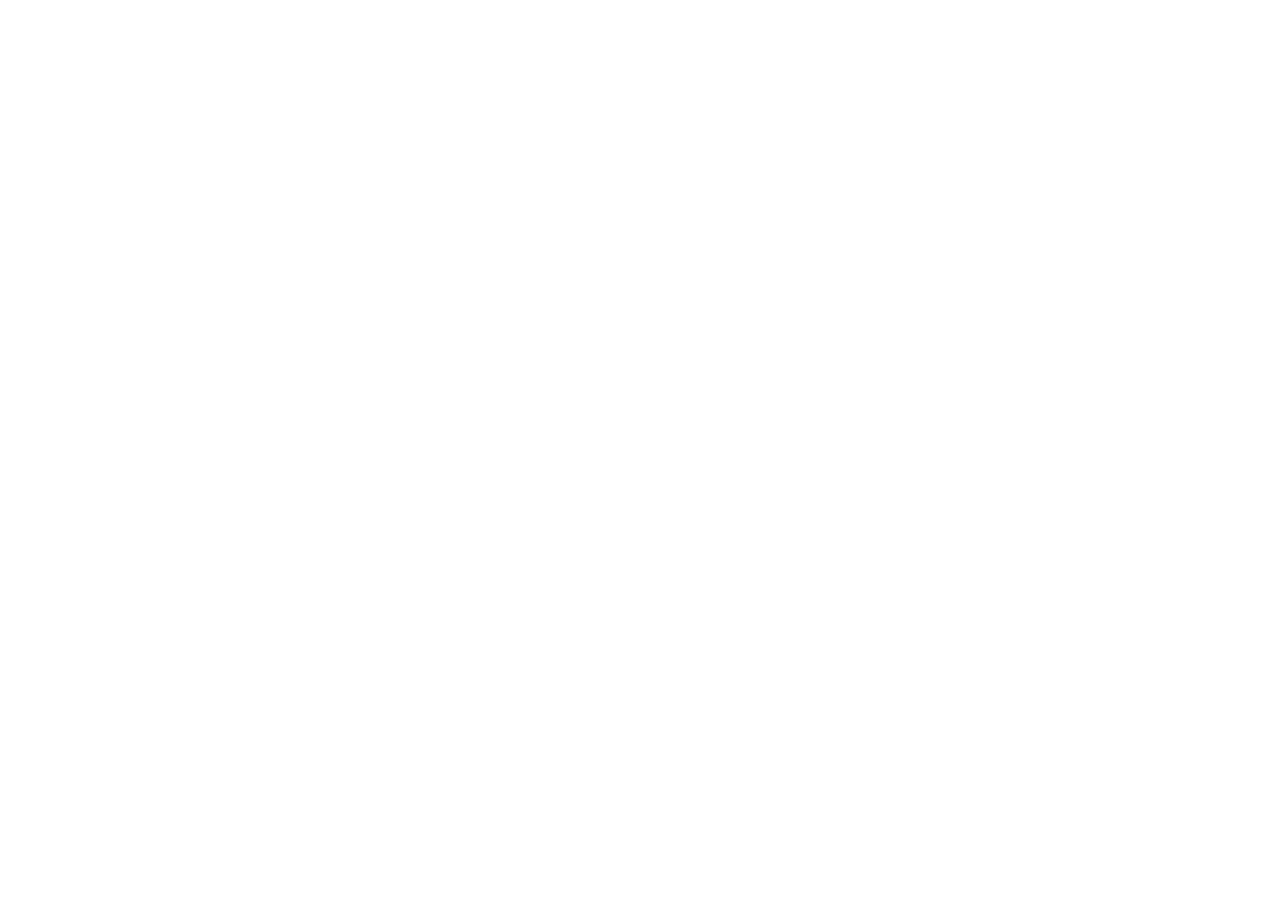
==== contacto.html @ 03508036 "Agregando una página de contacto en el html" ====
<!DOCTYPE html>
<html lang="en">
<head>
    <meta charset="UTF-8">
    <meta http-equiv="X-UA-Compatible" content="IE=edge">
    <meta name="viewport" content="width=device-width, initial-scale=1.0">
    <title>Contacto</title>
</head>
<body>
    
</body>
</html>
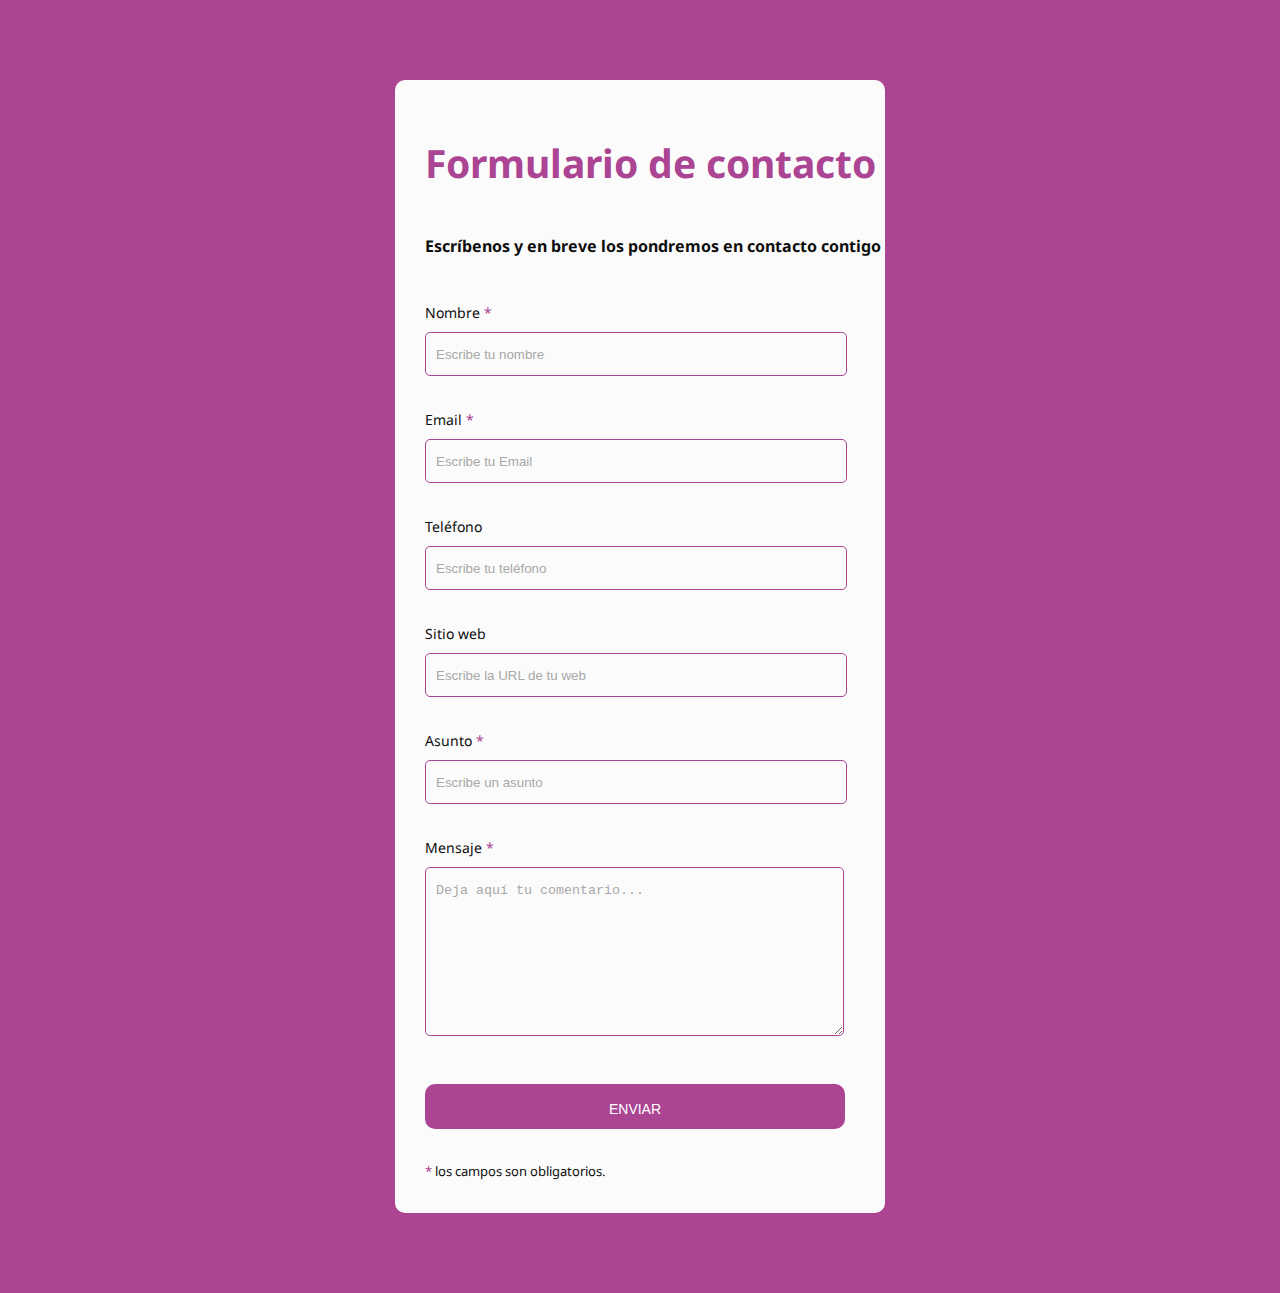
==== commit 7f1d5fd2: "nuevos archivos añadidos" ====
--- a/contacto.html
+++ b/contacto.html
@@ -1,12 +1,82 @@
 <!DOCTYPE html>
 <html lang="en">
+
 <head>
     <meta charset="UTF-8">
     <meta http-equiv="X-UA-Compatible" content="IE=edge">
     <meta name="viewport" content="width=device-width, initial-scale=1.0">
+    <link rel="stylesheet" type="text/css" href="contact-form.css">
     <title>Contacto</title>
+
 </head>
+
 <body>
-    
+
+    <!-- formulario de contacto en html y css -->
+
+    <div class="contact_form">
+        <div class="formulario">
+            <h1>Formulario de contacto</h1>
+            <h3>Escríbenos y en breve los pondremos en contacto contigo</h3>
+
+            <form action="submeter-formulario.php" method="post">
+                <p>
+                    <label for="nombre" class="colocar_nombre">Nombre
+                        <span class="obligatorio">*</span>
+                    </label>
+                    <input type="text" name="introducir_nombre" id="nombre" required="obligatorio"
+                        placeholder="Escribe tu nombre">
+                </p>
+
+                <p>
+                    <label for="email" class="colocar_email">Email
+                        <span class="obligatorio">*</span>
+                    </label>
+                    <input type="email" name="introducir_email" id="email" required="obligatorio"
+                        placeholder="Escribe tu Email">
+                </p>
+
+                <p>
+                    <label for="telefone" class="colocar_telefono">Teléfono
+                    </label>
+                    <input type="tel" name="introducir_telefono" id="telefono" placeholder="Escribe tu teléfono">
+                </p>
+
+                <p>
+                    <label for="website" class="colocar_website">Sitio web
+                    </label>
+                    <input type="url" name="introducir_website" id="website" placeholder="Escribe la URL de tu web">
+                </p>
+
+                <p>
+                    <label for="asunto" class="colocar_asunto">Asunto
+                        <span class="obligatorio">*</span>
+                    </label>
+                    <input type="text" name="introducir_asunto" id="assunto" required="obligatorio"
+                        placeholder="Escribe un asunto">
+                </p>
+
+                <p>
+                    <label for="mensaje" class="colocar_mensaje">Mensaje
+                        <span class="obligatorio">*</span>
+                    </label>
+                    <textarea name="introducir_mensaje" class="texto_mensaje" id="mensaje" required="obligatorio"
+                        placeholder="Deja aquí tu comentario..."></textarea>
+                </p>
+
+                <button type="submit" name="enviar_formulario" id="enviar">
+                    <p>Enviar</p>
+                </button>
+
+                <p class="aviso">
+                    <span class="obligatorio"> * </span>los campos son obligatorios.
+                </p>
+
+            </form>
+        </div>
+    </div>
+
+    </form>
 </body>
+
 </html>--- a/contact-form.css
+++ b/contact-form.css
@@ -0,0 +1,137 @@
+
+
+/* Importación de fuentes de google fonts */ 
+@import url(https://fonts.googleapis.com/css?family=Noto+Sans);
+
+
+body{
+  height: 100%; 
+  font-family: 'Noto Sans', sans-serif;
+  background-color: #ab4493; 
+}
+
+
+.contact_form{  
+  width: 460px; 
+  height: auto;
+  margin: 80px auto;
+  border-radius: 10px;  
+  padding-top: 30px;
+  padding-bottom: 20px;  
+  background-color: #fbfbfb; 
+  padding-left: 30px; 
+}
+
+
+input{
+  background-color: #fbfbfb; 
+  width: 408px; 
+  height: 40px; 
+  border-radius: 5px;  
+  border-style: solid; 
+  border-width: 1px; 
+  border-color: #ab4493; 
+  margin-top: 10px;  
+  padding-left: 10px;
+  margin-bottom: 20px; 
+}
+
+
+textarea{
+  background-color: #fbfbfb; 
+  width: 405px; 
+  height: 150px; 
+  border-radius: 5px;  
+  border-style: solid; 
+  border-width: 1px; 
+  border-color: #ab4493; 
+  margin-top: 10px;  
+  padding-left: 10px;
+  margin-bottom: 20px; 
+  padding-top: 15px; 
+}
+
+
+label{
+  display: block; 
+  float: center;  
+}
+
+
+button{
+  height: 45px; 
+  padding-left: 5px;
+  padding-right: 5px;   
+  margin-bottom: 20px; 
+  margin-top: 10px;   
+  text-transform: uppercase;
+  background-color: #ab4493; 
+  border-color: #ab4493; 
+  border-style: solid; 
+  border-radius: 10px;  
+  width: 420px;   
+  cursor: pointer;
+}
+
+
+button p{
+  color: #fff; 
+}
+
+
+span{
+  color: #ab4493; 
+}
+
+
+.aviso{
+  font-size: 13px;  
+  color: #0e0e0e;  
+}
+
+
+h1{
+  font-size: 39px;  
+  text-align: letf; 
+  padding-bottom: 20px; 
+  color: #ab4493;
+}
+
+
+h3{
+  font-size: 16px; 
+  padding-bottom: 30px;
+  color: #0e0e0e;   
+}
+
+
+p{
+  font-size: 14px; 
+  color: #0e0e0e; 
+}
+
+
+::-webkit-input-placeholder {
+ color: #a8a8a8;
+}
+
+
+::-webkit-textarea-placeholder {
+ color: #a8a8a8;
+}
+
+
+.formulario input:focus{
+  outline:0;
+  border: 1px solid #97d848;
+}
+
+
+.formulario textarea:focus{
+  outline:0;
+  border: 1px solid #97d848;
+}
+
+
+
+
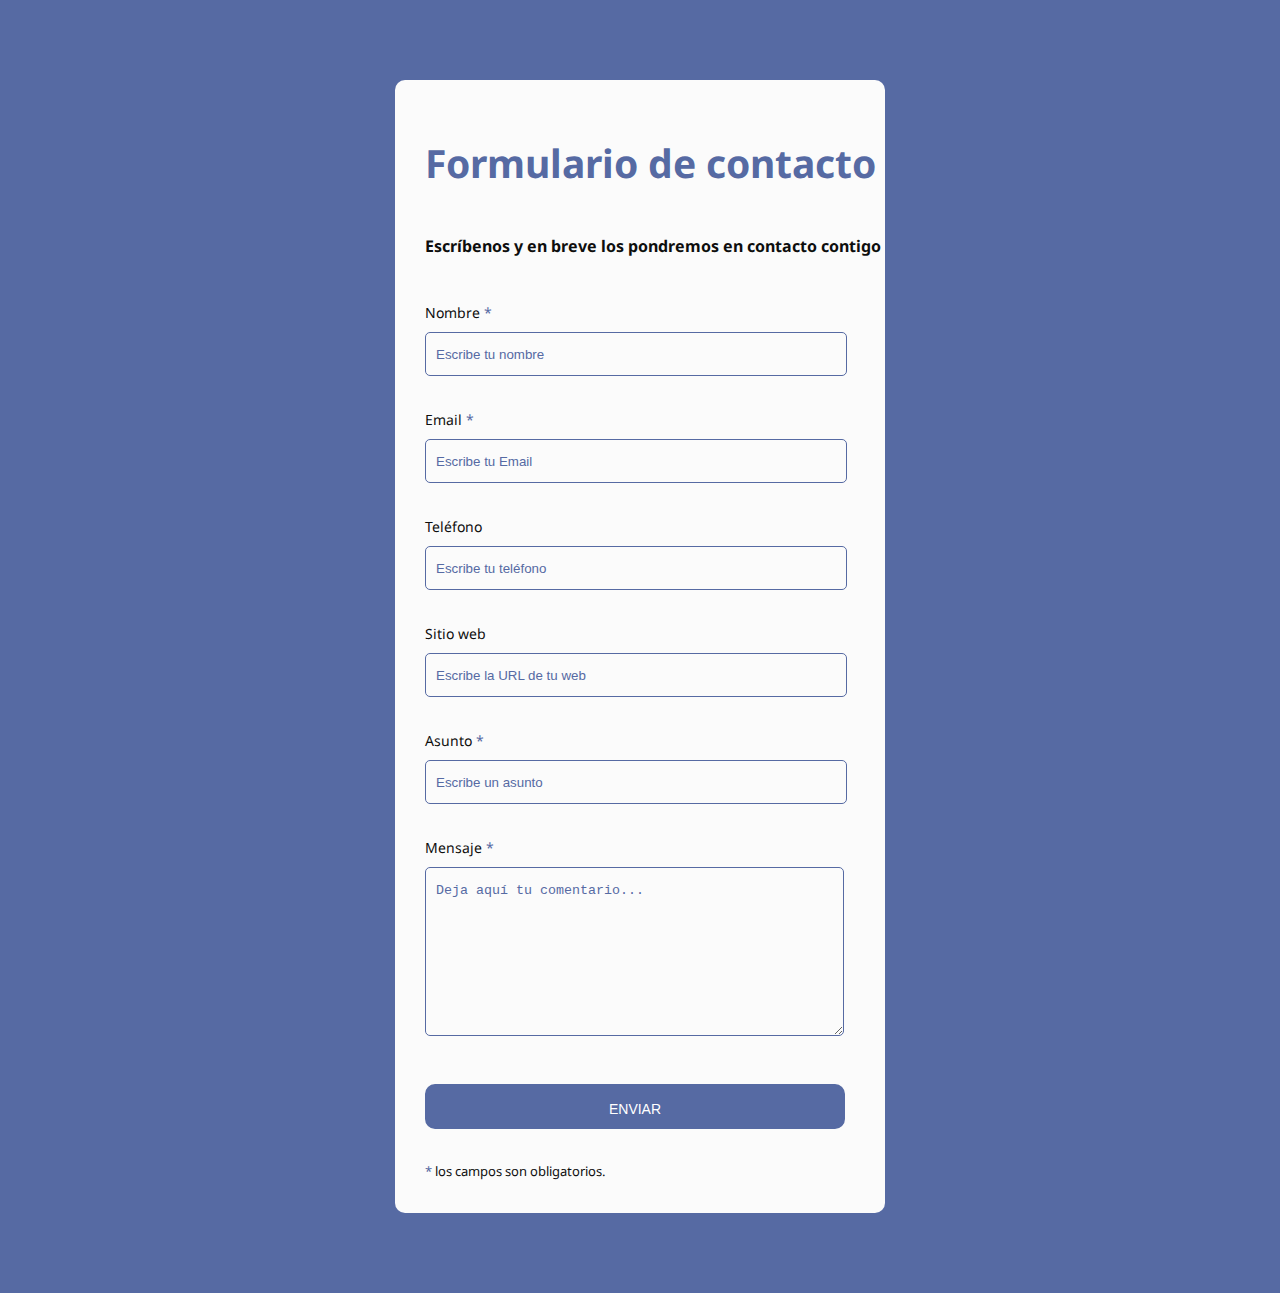
==== commit 085d9b20: "modificando el formulario" ====
--- a/contacto.html
+++ b/contacto.html
@@ -76,7 +76,6 @@
         </div>
     </div>
 
-    </form>
 </body>
 
 </html>--- a/contact-form.css
+++ b/contact-form.css
@@ -7,7 +7,7 @@
 body{
   height: 100%; 
   font-family: 'Noto Sans', sans-serif;
-  background-color: #ab4493; 
+  background-color: #566aa3; 
 }
 
 
@@ -30,7 +30,7 @@
   border-radius: 5px;  
   border-style: solid; 
   border-width: 1px; 
-  border-color: #ab4493; 
+  border-color: #566aa3; 
   margin-top: 10px;  
   padding-left: 10px;
   margin-bottom: 20px; 
@@ -44,7 +44,7 @@
   border-radius: 5px;  
   border-style: solid; 
   border-width: 1px; 
-  border-color: #ab4493; 
+  border-color: #566aa3; 
   margin-top: 10px;  
   padding-left: 10px;
   margin-bottom: 20px; 
@@ -65,8 +65,8 @@
   margin-bottom: 20px; 
   margin-top: 10px;   
   text-transform: uppercase;
-  background-color: #ab4493; 
-  border-color: #ab4493; 
+  background-color: #566aa3; 
+  border-color: #566aa3; 
   border-style: solid; 
   border-radius: 10px;  
   width: 420px;   
@@ -80,7 +80,7 @@
 
 
 span{
-  color: #ab4493; 
+  color: #566aa3; 
 }
 
 
@@ -94,7 +94,7 @@
   font-size: 39px;  
   text-align: letf; 
   padding-bottom: 20px; 
-  color: #ab4493;
+  color: #566aa3;
 }
 
 
@@ -112,7 +112,7 @@
 
 
 ::-webkit-input-placeholder {
- color: #a8a8a8;
+ color: #566aa3;
 }
 
 
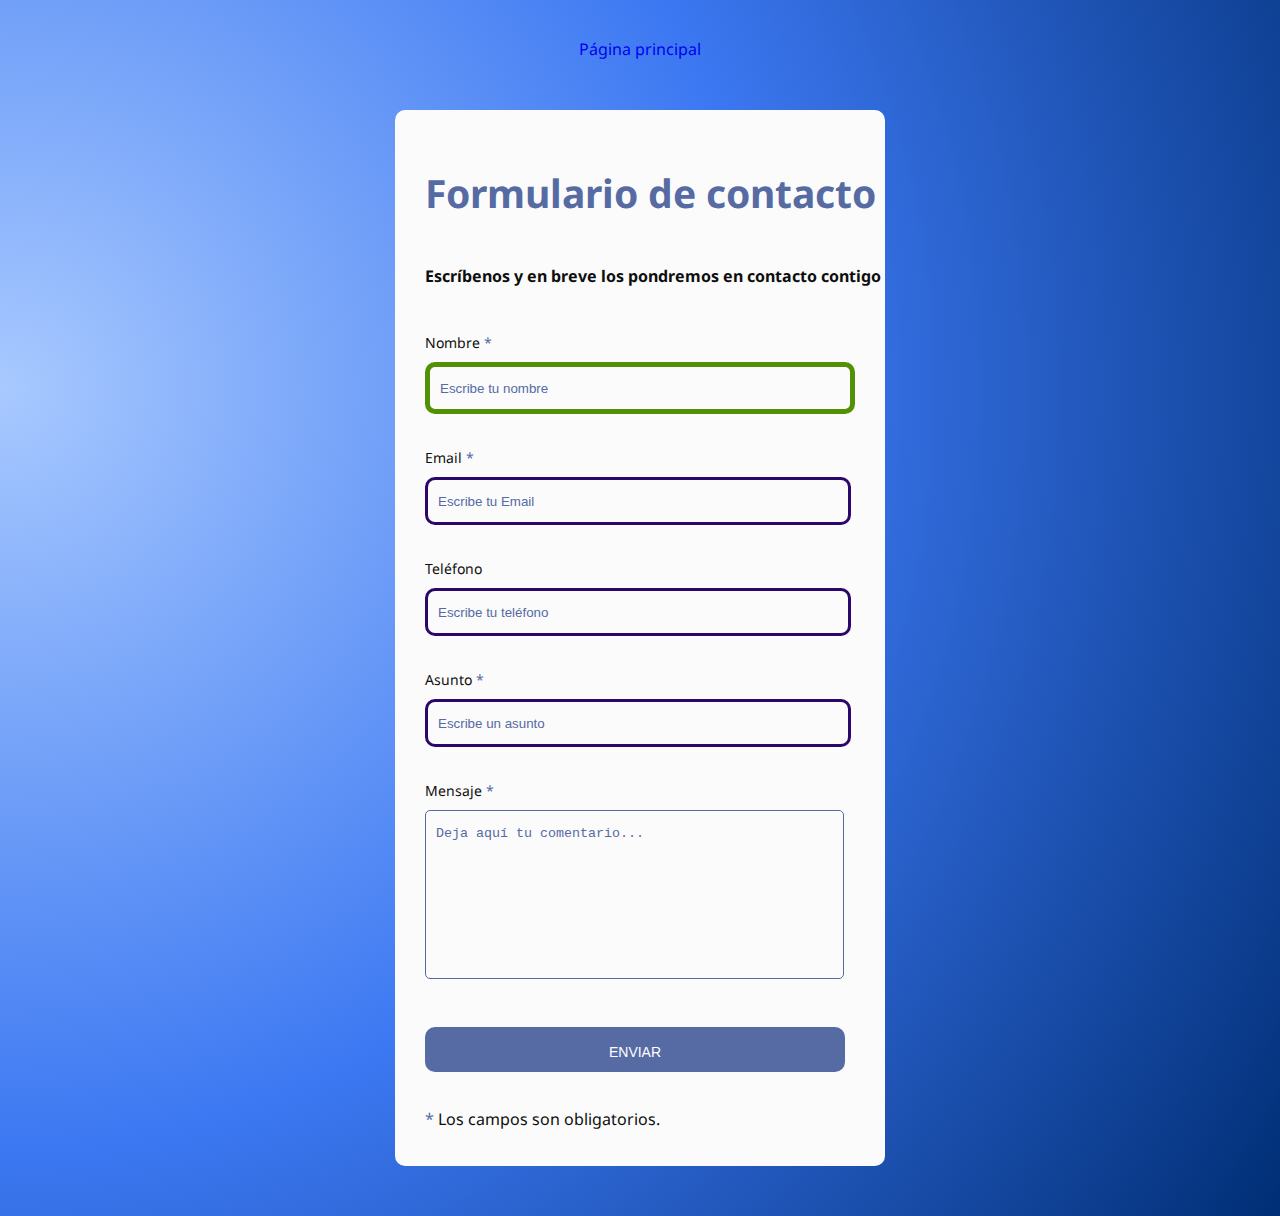
==== commit 6c5f09e6: "mejoras de la página" ====
--- a/contacto.html
+++ b/contacto.html
@@ -5,13 +5,16 @@
     <meta charset="UTF-8">
     <meta http-equiv="X-UA-Compatible" content="IE=edge">
     <meta name="viewport" content="width=device-width, initial-scale=1.0">
+    <title>Contacto</title>
     <link rel="stylesheet" type="text/css" href="contact-form.css">
-    <title>Contacto</title>
 
 </head>
 
 <body>
-
+    <div class="contenedor">
+        <a href='index.html'>Página principal</a>
+      </div>
+    
     <!-- formulario de contacto en html y css -->
 
     <div class="contact_form">
@@ -24,7 +27,7 @@
                     <label for="nombre" class="colocar_nombre">Nombre
                         <span class="obligatorio">*</span>
                     </label>
-                    <input type="text" name="introducir_nombre" id="nombre" required="obligatorio"
+                    <input type="text" name="introducir_nombre" id="nombre" required="obligatorio" autofocus
                         placeholder="Escribe tu nombre">
                 </p>
 
@@ -40,12 +43,6 @@
                     <label for="telefone" class="colocar_telefono">Teléfono
                     </label>
                     <input type="tel" name="introducir_telefono" id="telefono" placeholder="Escribe tu teléfono">
-                </p>
-
-                <p>
-                    <label for="website" class="colocar_website">Sitio web
-                    </label>
-                    <input type="url" name="introducir_website" id="website" placeholder="Escribe la URL de tu web">
                 </p>
 
                 <p>
@@ -69,7 +66,7 @@
                 </button>
 
                 <p class="aviso">
-                    <span class="obligatorio"> * </span>los campos son obligatorios.
+                    <span class="obligatorio"> * </span>Los campos son obligatorios.
                 </p>
 
             </form>
--- a/contact-form.css
+++ b/contact-form.css
@@ -1,137 +1,147 @@
-
-
-/* Importación de fuentes de google fonts */ 
+/* Importación de fuentes de google fonts */
 @import url(https://fonts.googleapis.com/css?family=Noto+Sans);
 
 
-body{
-  height: 100%; 
+body {
+  height: 100%;
   font-family: 'Noto Sans', sans-serif;
-  background-color: #566aa3; 
+  background-image: radial-gradient(circle at 0.34% 31.92%, #a8c9ff 0, #3c78f2 50%, #002e75 100%);
+
+}
+
+.contenedor {
+  text-align: center;
+  display: flex;
+  justify-content: center;
+  padding-top: 30px;
+}
+
+a:link, a:visited, a:active {
+  text-decoration:none;
+}
+
+.contact_form {
+  width: 460px;
+  height: auto;
+  margin: 50px auto;
+  border-radius: 10px;
+  padding-top: 30px;
+  padding-bottom: 20px;
+  background-color: #fbfbfb;
+  padding-left: 30px;
 }
 
 
-.contact_form{  
-  width: 460px; 
-  height: auto;
-  margin: 80px auto;
-  border-radius: 10px;  
-  padding-top: 30px;
-  padding-bottom: 20px;  
-  background-color: #fbfbfb; 
-  padding-left: 30px; 
+input {
+  background-color: #fbfbfb;
+  width: 408px;
+  height: 40px;
+  border-radius: 10px;
+  border-style: solid;
+  border-width: 3px;
+  border-color: #566aa3;
+  margin-top: 10px;
+  padding-left: 10px;
+  margin-bottom: 20px;
+}
+
+input:placeholder-shown {
+  border: solid 3px rgb(45, 6, 107);
 }
 
 
-input{
-  background-color: #fbfbfb; 
-  width: 408px; 
-  height: 40px; 
-  border-radius: 5px;  
-  border-style: solid; 
-  border-width: 1px; 
-  border-color: #566aa3; 
-  margin-top: 10px;  
+textarea {
+  background-color: #fbfbfb;
+  width: 405px;
+  height: 150px;
+  border-radius: 5px;
+  border-style: solid;
+  border-width: 1px;
+  border-color: #566aa3;
+  margin-top: 10px;
   padding-left: 10px;
-  margin-bottom: 20px; 
+  margin-bottom: 20px;
+  padding-top: 15px;
+  resize: none;
 }
 
 
-textarea{
-  background-color: #fbfbfb; 
-  width: 405px; 
-  height: 150px; 
-  border-radius: 5px;  
-  border-style: solid; 
-  border-width: 1px; 
-  border-color: #566aa3; 
-  margin-top: 10px;  
-  padding-left: 10px;
-  margin-bottom: 20px; 
-  padding-top: 15px; 
+label {
+  display: block;
+  float: center;
 }
 
 
-label{
-  display: block; 
-  float: center;  
-}
-
-
-button{
-  height: 45px; 
+button {
+  height: 45px;
   padding-left: 5px;
-  padding-right: 5px;   
-  margin-bottom: 20px; 
-  margin-top: 10px;   
+  padding-right: 5px;
+  margin-bottom: 20px;
+  margin-top: 10px;
   text-transform: uppercase;
-  background-color: #566aa3; 
-  border-color: #566aa3; 
-  border-style: solid; 
-  border-radius: 10px;  
-  width: 420px;   
+  background-color: #566aa3;
+  border-color: #566aa3;
+  border-style: solid;
+  border-radius: 10px;
+  width: 420px;
   cursor: pointer;
 }
 
 
-button p{
-  color: #fff; 
+button p {
+  color: #fff;
 }
 
 
-span{
-  color: #566aa3; 
-}
-
-
-.aviso{
-  font-size: 13px;  
-  color: #0e0e0e;  
-}
-
-
-h1{
-  font-size: 39px;  
-  text-align: letf; 
-  padding-bottom: 20px; 
+span {
   color: #566aa3;
 }
 
 
-h3{
-  font-size: 16px; 
-  padding-bottom: 30px;
-  color: #0e0e0e;   
+.aviso {
+  font-size: 16px;
+  color: #0e0e0e;
 }
 
 
-p{
-  font-size: 14px; 
-  color: #0e0e0e; 
+h1 {
+  font-size: 39px;
+  text-align: letf;
+  padding-bottom: 20px;
+  color: #566aa3;
+}
+
+
+h3 {
+  font-size: 16px;
+  padding-bottom: 30px;
+  color: #0e0e0e;
+}
+
+
+p {
+  font-size: 14px;
+  color: #0e0e0e;
 }
 
 
 ::-webkit-input-placeholder {
- color: #566aa3;
+  color: #566aa3;
 }
 
 
 ::-webkit-textarea-placeholder {
- color: #a8a8a8;
+  color: #a8a8a8;
 }
 
 
-.formulario input:focus{
-  outline:0;
-  border: 1px solid #97d848;
+.formulario input:focus {
+  outline: 0;
+  border: 5px solid #529106;
 }
 
 
-.formulario textarea:focus{
-  outline:0;
-  border: 1px solid #97d848;
-}
-
-
-
-
+.formulario textarea:focus {
+  outline: 0;
+  border: 5px solid #529106;
+}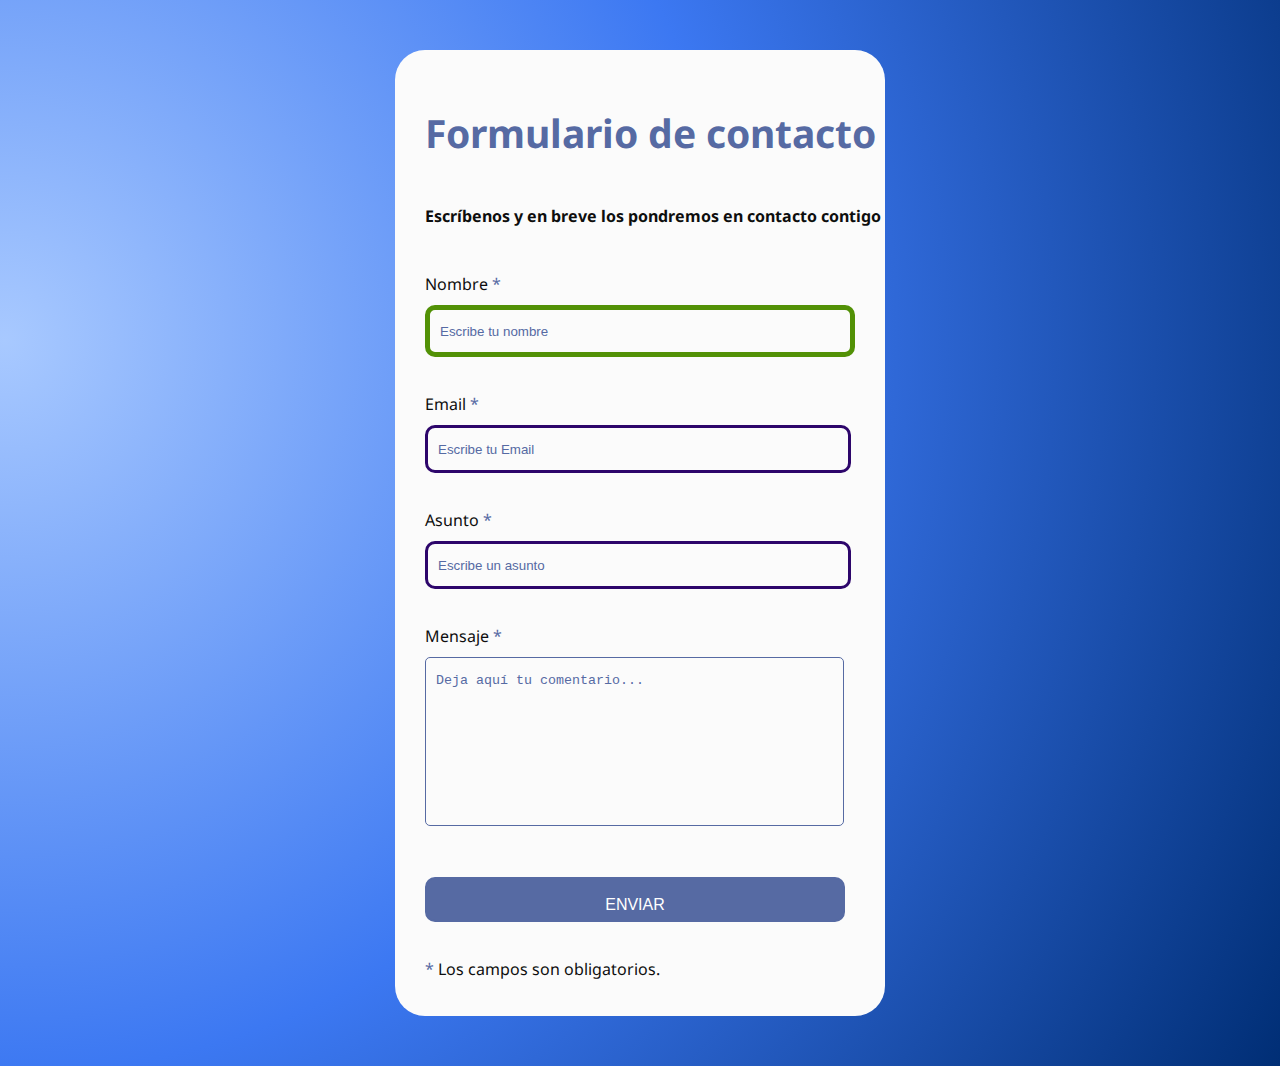
==== commit 64f408b0: "actualizado el ejemplo" ====
--- a/contacto.html
+++ b/contacto.html
@@ -7,22 +7,16 @@
     <meta name="viewport" content="width=device-width, initial-scale=1.0">
     <title>Contacto</title>
     <link rel="stylesheet" type="text/css" href="contact-form.css">
-
 </head>
 
 <body>
-    <div class="contenedor">
-        <a href='index.html'>Página principal</a>
-      </div>
-    
     <!-- formulario de contacto en html y css -->
-
     <div class="contact_form">
         <div class="formulario">
             <h1>Formulario de contacto</h1>
             <h3>Escríbenos y en breve los pondremos en contacto contigo</h3>
 
-            <form action="submeter-formulario.php" method="post">
+            <form action="#" method="post">
                 <p>
                     <label for="nombre" class="colocar_nombre">Nombre
                         <span class="obligatorio">*</span>
@@ -37,12 +31,6 @@
                     </label>
                     <input type="email" name="introducir_email" id="email" required="obligatorio"
                         placeholder="Escribe tu Email">
-                </p>
-
-                <p>
-                    <label for="telefone" class="colocar_telefono">Teléfono
-                    </label>
-                    <input type="tel" name="introducir_telefono" id="telefono" placeholder="Escribe tu teléfono">
                 </p>
 
                 <p>
--- a/contact-form.css
+++ b/contact-form.css
@@ -24,7 +24,7 @@
   width: 460px;
   height: auto;
   margin: 50px auto;
-  border-radius: 10px;
+  border-radius: 30px;
   padding-top: 30px;
   padding-bottom: 20px;
   background-color: #fbfbfb;
@@ -120,7 +120,7 @@
 
 
 p {
-  font-size: 14px;
+  font-size: 16px;
   color: #0e0e0e;
 }
 
